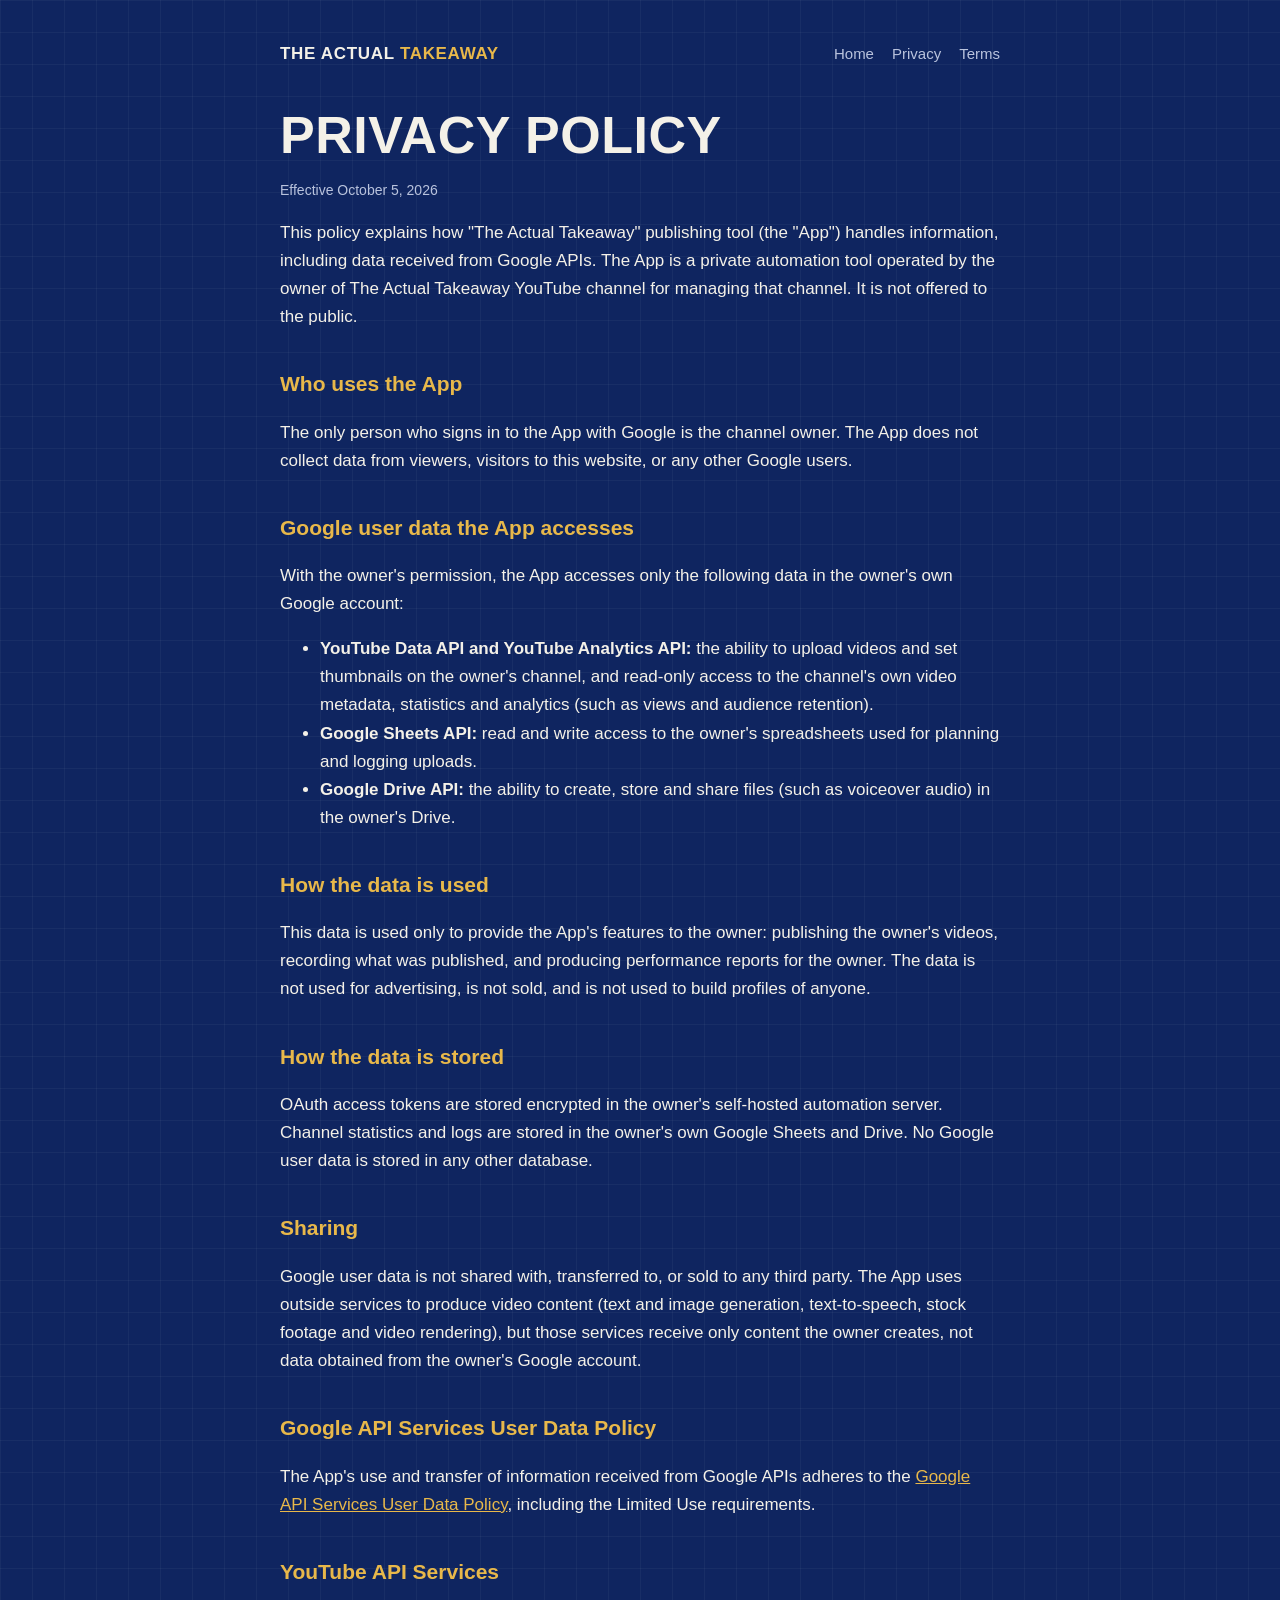
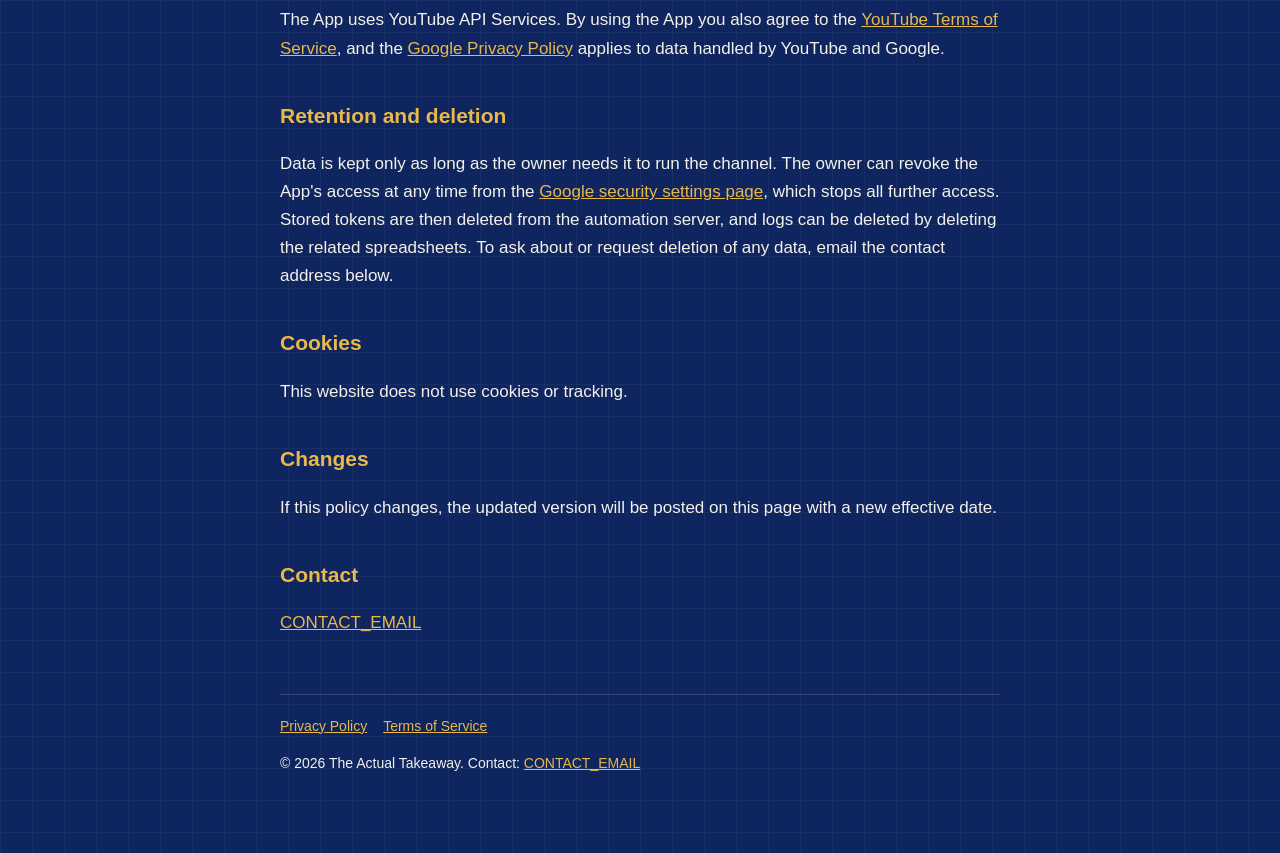
==== privacy.html @ 8cb0a414 "Add files via upload" ====
<!doctype html><html lang="en"><head><meta charset="utf-8"><meta name="viewport" content="width=device-width,initial-scale=1"><title>Privacy Policy | The Actual Takeaway</title><meta name="description" content="How The Actual Takeaway publishing tool accesses, uses, stores and shares Google user data."><link rel="stylesheet" href="style.css"></head><body><div class="wrap"><header><a class="brand" href="index.html">The Actual <span>Takeaway</span></a><nav><a href="index.html">Home</a><a href="privacy.html">Privacy</a><a href="terms.html">Terms</a></nav></header>
<main>
<h1>Privacy Policy</h1>
<p class="meta">Effective October 5, 2026</p>

<p>This policy explains how "The Actual Takeaway" publishing tool (the "App") handles information, including data received from Google APIs. The App is a private automation tool operated by the owner of The Actual Takeaway YouTube channel for managing that channel. It is not offered to the public.</p>

<h2>Who uses the App</h2>
<p>The only person who signs in to the App with Google is the channel owner. The App does not collect data from viewers, visitors to this website, or any other Google users.</p>

<h2>Google user data the App accesses</h2>
<p>With the owner's permission, the App accesses only the following data in the owner's own Google account:</p>
<ul>
<li><strong>YouTube Data API and YouTube Analytics API:</strong> the ability to upload videos and set thumbnails on the owner's channel, and read-only access to the channel's own video metadata, statistics and analytics (such as views and audience retention).</li>
<li><strong>Google Sheets API:</strong> read and write access to the owner's spreadsheets used for planning and logging uploads.</li>
<li><strong>Google Drive API:</strong> the ability to create, store and share files (such as voiceover audio) in the owner's Drive.</li>
</ul>

<h2>How the data is used</h2>
<p>This data is used only to provide the App's features to the owner: publishing the owner's videos, recording what was published, and producing performance reports for the owner. The data is not used for advertising, is not sold, and is not used to build profiles of anyone.</p>

<h2>How the data is stored</h2>
<p>OAuth access tokens are stored encrypted in the owner's self-hosted automation server. Channel statistics and logs are stored in the owner's own Google Sheets and Drive. No Google user data is stored in any other database.</p>

<h2>Sharing</h2>
<p>Google user data is not shared with, transferred to, or sold to any third party. The App uses outside services to produce video content (text and image generation, text-to-speech, stock footage and video rendering), but those services receive only content the owner creates, not data obtained from the owner's Google account.</p>

<h2>Google API Services User Data Policy</h2>
<p>The App's use and transfer of information received from Google APIs adheres to the <a href="https://developers.google.com/terms/api-services-user-data-policy">Google API Services User Data Policy</a>, including the Limited Use requirements.</p>

<h2>YouTube API Services</h2>
<p>The App uses YouTube API Services. By using the App you also agree to the <a href="https://www.youtube.com/t/terms">YouTube Terms of Service</a>, and the <a href="https://policies.google.com/privacy">Google Privacy Policy</a> applies to data handled by YouTube and Google.</p>

<h2>Retention and deletion</h2>
<p>Data is kept only as long as the owner needs it to run the channel. The owner can revoke the App's access at any time from the <a href="https://myaccount.google.com/permissions">Google security settings page</a>, which stops all further access. Stored tokens are then deleted from the automation server, and logs can be deleted by deleting the related spreadsheets. To ask about or request deletion of any data, email the contact address below.</p>

<h2>Cookies</h2>
<p>This website does not use cookies or tracking.</p>

<h2>Changes</h2>
<p>If this policy changes, the updated version will be posted on this page with a new effective date.</p>

<h2>Contact</h2>
<p><a href="mailto:CONTACT_EMAIL">CONTACT_EMAIL</a></p>
</main>
<footer><a href="privacy.html">Privacy Policy</a><a href="terms.html">Terms of Service</a><p>&copy; 2026 The Actual Takeaway. Contact: <a href="mailto:CONTACT_EMAIL">CONTACT_EMAIL</a></p></footer></div></body></html>
---- style.css ----
:root{--bg:#0F2560;--ink:#F4F1E8;--gold:#E8B84A;--muted:#B9C3DD;--card:#132D72}
*{box-sizing:border-box}
body{margin:0;background:var(--bg);color:var(--ink);font:17px/1.65 -apple-system,BlinkMacSystemFont,"Segoe UI",Roboto,Helvetica,Arial,sans-serif;
background-image:linear-gradient(rgba(255,255,255,.04) 1px,transparent 1px),linear-gradient(90deg,rgba(255,255,255,.04) 1px,transparent 1px);background-size:32px 32px}
.wrap{max-width:760px;margin:0 auto;padding:40px 20px 64px}
header{display:flex;justify-content:space-between;align-items:center;flex-wrap:wrap;gap:12px;margin-bottom:40px}
.brand{font-weight:800;letter-spacing:.04em;text-transform:uppercase;color:var(--ink);text-decoration:none}
.brand span{color:var(--gold)}
nav a{color:var(--muted);text-decoration:none;margin-right:18px;font-size:15px}
nav a:last-child{margin-right:0}
nav a:hover,a{color:var(--gold)}
h1{font-size:clamp(34px,6vw,52px);line-height:1.05;margin:0 0 16px;text-transform:uppercase;letter-spacing:.01em}
h2{font-size:21px;margin:36px 0 8px;color:var(--gold)}
p,li{color:var(--ink)}
.lede{font-size:20px;color:var(--muted)}
.card{background:var(--card);border:1px solid rgba(232,184,74,.35);border-radius:10px;padding:20px 22px;margin:28px 0}
.meta{color:var(--muted);font-size:14px}
footer{margin-top:56px;padding-top:20px;border-top:1px solid rgba(255,255,255,.15);font-size:14px;color:var(--muted)}
footer a{margin-right:16px}
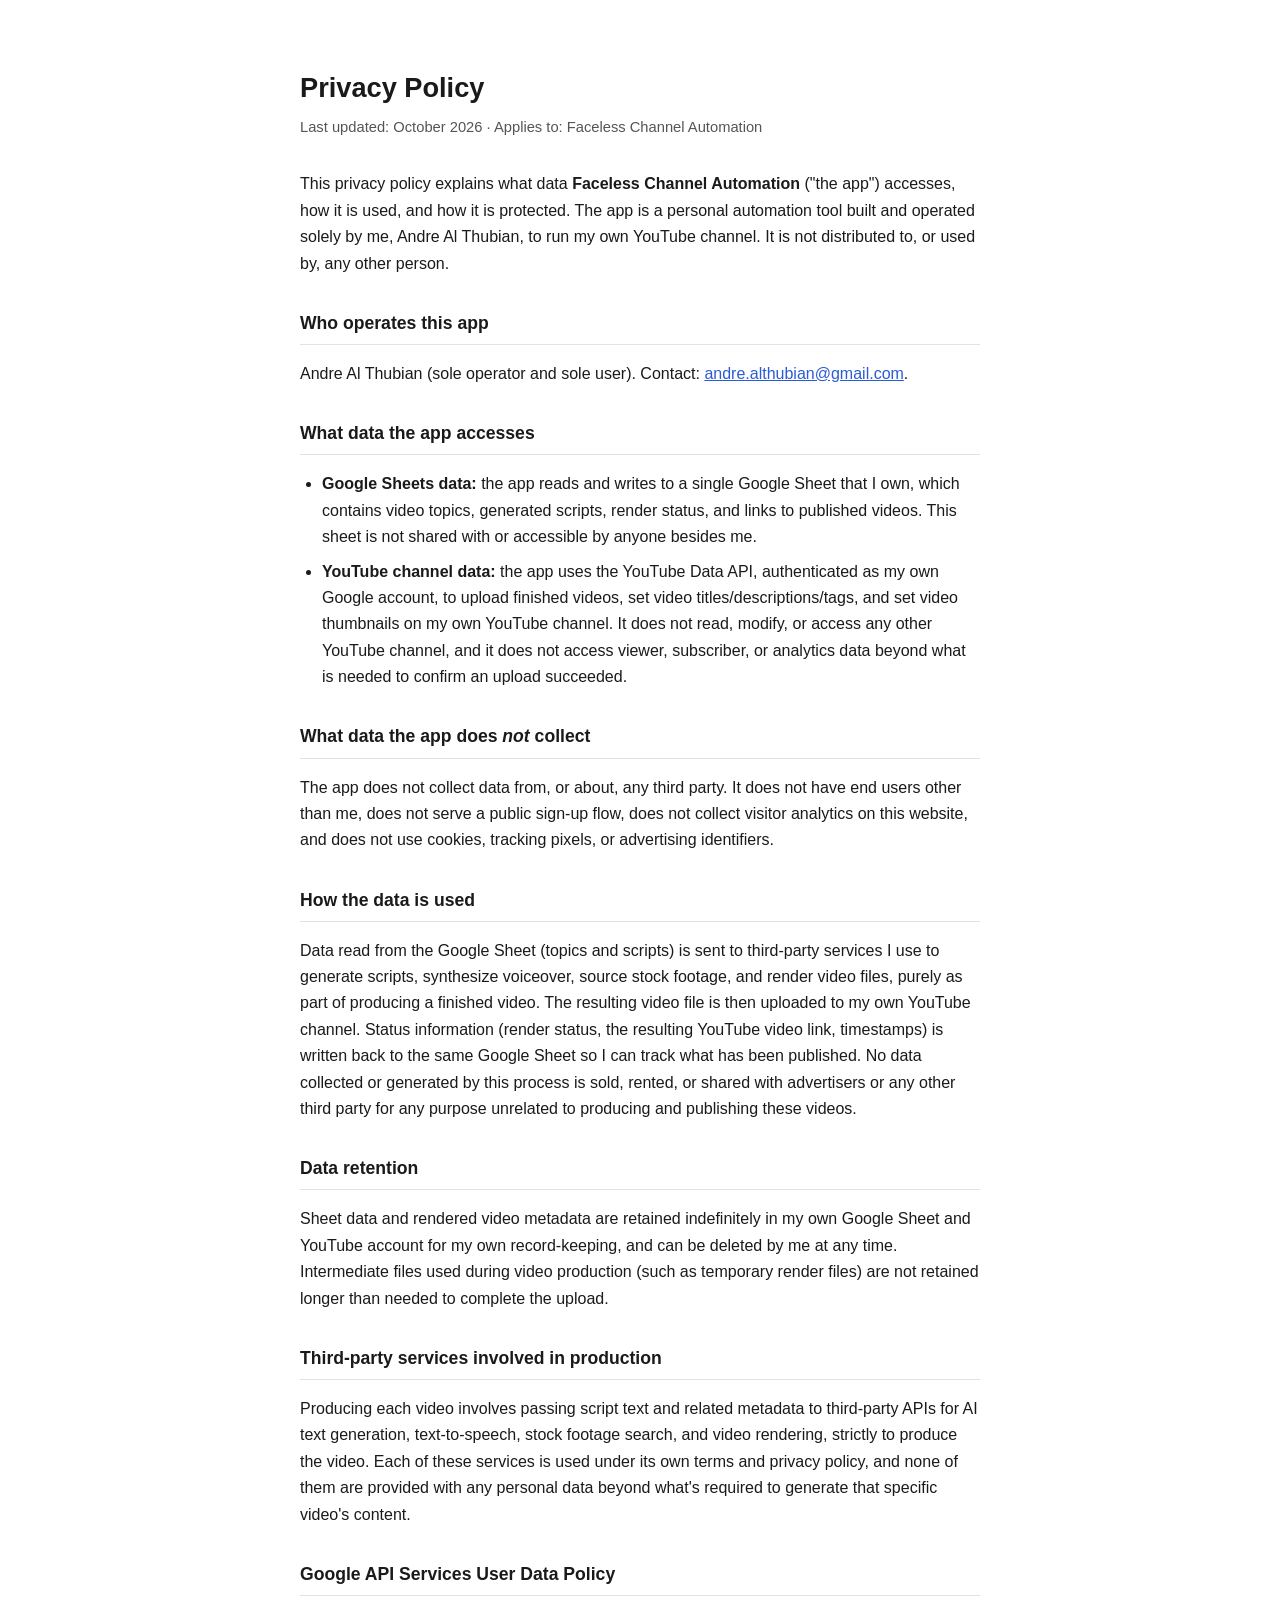
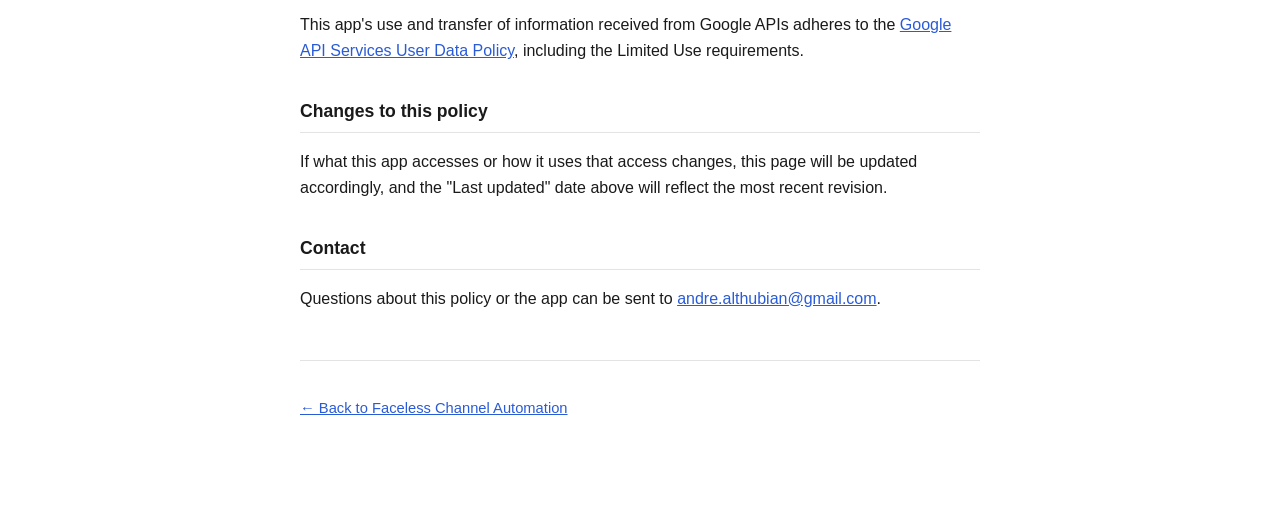
==== commit f8a848f0: "Add files via upload" ====
--- a/privacy.html
+++ b/privacy.html
@@ -1,46 +1,151 @@
-<!doctype html><html lang="en"><head><meta charset="utf-8"><meta name="viewport" content="width=device-width,initial-scale=1"><title>Privacy Policy | The Actual Takeaway</title><meta name="description" content="How The Actual Takeaway publishing tool accesses, uses, stores and shares Google user data."><link rel="stylesheet" href="style.css"></head><body><div class="wrap"><header><a class="brand" href="index.html">The Actual <span>Takeaway</span></a><nav><a href="index.html">Home</a><a href="privacy.html">Privacy</a><a href="terms.html">Terms</a></nav></header>
-<main>
-<h1>Privacy Policy</h1>
-<p class="meta">Effective October 5, 2026</p>
+<!DOCTYPE html>
+<html lang="en">
+<head>
+  <meta charset="UTF-8" />
+  <meta name="viewport" content="width=device-width, initial-scale=1.0" />
+  <title>Privacy Policy — Faceless Channel Automation</title>
+  <style>
+    :root {
+      color-scheme: light dark;
+      --bg: #ffffff;
+      --fg: #1a1a1a;
+      --muted: #555;
+      --accent: #2a5bd7;
+      --border: #e3e3e3;
+    }
+    @media (prefers-color-scheme: dark) {
+      :root {
+        --bg: #121212;
+        --fg: #f0f0f0;
+        --muted: #b5b5b5;
+        --accent: #7aa2ff;
+        --border: #333;
+      }
+    }
+    * { box-sizing: border-box; }
+    body {
+      margin: 0;
+      background: var(--bg);
+      color: var(--fg);
+      font-family: -apple-system, BlinkMacSystemFont, "Segoe UI", Roboto, Helvetica, Arial, sans-serif;
+      line-height: 1.65;
+    }
+    .wrap {
+      max-width: 720px;
+      margin: 0 auto;
+      padding: 48px 20px 80px;
+    }
+    h1 { font-size: 1.7rem; margin-bottom: 4px; }
+    .updated { color: var(--muted); font-size: 0.92rem; margin-top: 0; margin-bottom: 32px; }
+    h2 {
+      font-size: 1.1rem;
+      margin-top: 32px;
+      border-bottom: 1px solid var(--border);
+      padding-bottom: 6px;
+    }
+    ul { padding-left: 22px; }
+    li { margin-bottom: 8px; }
+    footer {
+      margin-top: 48px;
+      padding-top: 20px;
+      border-top: 1px solid var(--border);
+      color: var(--muted);
+      font-size: 0.92rem;
+    }
+    a { color: var(--accent); }
+  </style>
+</head>
+<body>
+  <div class="wrap">
+    <h1>Privacy Policy</h1>
+    <p class="updated">Last updated: October 2026 &middot; Applies to: Faceless Channel Automation</p>
 
-<p>This policy explains how "The Actual Takeaway" publishing tool (the "App") handles information, including data received from Google APIs. The App is a private automation tool operated by the owner of The Actual Takeaway YouTube channel for managing that channel. It is not offered to the public.</p>
+    <p>
+      This privacy policy explains what data <strong>Faceless Channel Automation</strong> ("the app")
+      accesses, how it is used, and how it is protected. The app is a personal automation tool built
+      and operated solely by me, Andre Al Thubian, to run my own YouTube channel. It is not distributed
+      to, or used by, any other person.
+    </p>
 
-<h2>Who uses the App</h2>
-<p>The only person who signs in to the App with Google is the channel owner. The App does not collect data from viewers, visitors to this website, or any other Google users.</p>
+    <h2>Who operates this app</h2>
+    <p>
+      Andre Al Thubian (sole operator and sole user). Contact:
+      <a href="mailto:andre.althubian@gmail.com">andre.althubian@gmail.com</a>.
+    </p>
 
-<h2>Google user data the App accesses</h2>
-<p>With the owner's permission, the App accesses only the following data in the owner's own Google account:</p>
-<ul>
-<li><strong>YouTube Data API and YouTube Analytics API:</strong> the ability to upload videos and set thumbnails on the owner's channel, and read-only access to the channel's own video metadata, statistics and analytics (such as views and audience retention).</li>
-<li><strong>Google Sheets API:</strong> read and write access to the owner's spreadsheets used for planning and logging uploads.</li>
-<li><strong>Google Drive API:</strong> the ability to create, store and share files (such as voiceover audio) in the owner's Drive.</li>
-</ul>
+    <h2>What data the app accesses</h2>
+    <ul>
+      <li>
+        <strong>Google Sheets data:</strong> the app reads and writes to a single Google Sheet that I
+        own, which contains video topics, generated scripts, render status, and links to published
+        videos. This sheet is not shared with or accessible by anyone besides me.
+      </li>
+      <li>
+        <strong>YouTube channel data:</strong> the app uses the YouTube Data API, authenticated as my
+        own Google account, to upload finished videos, set video titles/descriptions/tags, and set
+        video thumbnails on my own YouTube channel. It does not read, modify, or access any other
+        YouTube channel, and it does not access viewer, subscriber, or analytics data beyond what is
+        needed to confirm an upload succeeded.
+      </li>
+    </ul>
 
-<h2>How the data is used</h2>
-<p>This data is used only to provide the App's features to the owner: publishing the owner's videos, recording what was published, and producing performance reports for the owner. The data is not used for advertising, is not sold, and is not used to build profiles of anyone.</p>
+    <h2>What data the app does <em>not</em> collect</h2>
+    <p>
+      The app does not collect data from, or about, any third party. It does not have end users other
+      than me, does not serve a public sign-up flow, does not collect visitor analytics on this
+      website, and does not use cookies, tracking pixels, or advertising identifiers.
+    </p>
 
-<h2>How the data is stored</h2>
-<p>OAuth access tokens are stored encrypted in the owner's self-hosted automation server. Channel statistics and logs are stored in the owner's own Google Sheets and Drive. No Google user data is stored in any other database.</p>
+    <h2>How the data is used</h2>
+    <p>
+      Data read from the Google Sheet (topics and scripts) is sent to third-party services I use to
+      generate scripts, synthesize voiceover, source stock footage, and render video files, purely as
+      part of producing a finished video. The resulting video file is then uploaded to my own YouTube
+      channel. Status information (render status, the resulting YouTube video link, timestamps) is
+      written back to the same Google Sheet so I can track what has been published. No data collected
+      or generated by this process is sold, rented, or shared with advertisers or any other third
+      party for any purpose unrelated to producing and publishing these videos.
+    </p>
 
-<h2>Sharing</h2>
-<p>Google user data is not shared with, transferred to, or sold to any third party. The App uses outside services to produce video content (text and image generation, text-to-speech, stock footage and video rendering), but those services receive only content the owner creates, not data obtained from the owner's Google account.</p>
+    <h2>Data retention</h2>
+    <p>
+      Sheet data and rendered video metadata are retained indefinitely in my own Google Sheet and
+      YouTube account for my own record-keeping, and can be deleted by me at any time. Intermediate
+      files used during video production (such as temporary render files) are not retained longer
+      than needed to complete the upload.
+    </p>
 
-<h2>Google API Services User Data Policy</h2>
-<p>The App's use and transfer of information received from Google APIs adheres to the <a href="https://developers.google.com/terms/api-services-user-data-policy">Google API Services User Data Policy</a>, including the Limited Use requirements.</p>
+    <h2>Third-party services involved in production</h2>
+    <p>
+      Producing each video involves passing script text and related metadata to third-party APIs for
+      AI text generation, text-to-speech, stock footage search, and video rendering, strictly to
+      produce the video. Each of these services is used under its own terms and privacy policy, and
+      none of them are provided with any personal data beyond what's required to generate that
+      specific video's content.
+    </p>
 
-<h2>YouTube API Services</h2>
-<p>The App uses YouTube API Services. By using the App you also agree to the <a href="https://www.youtube.com/t/terms">YouTube Terms of Service</a>, and the <a href="https://policies.google.com/privacy">Google Privacy Policy</a> applies to data handled by YouTube and Google.</p>
+    <h2>Google API Services User Data Policy</h2>
+    <p>
+      This app's use and transfer of information received from Google APIs adheres to the
+      <a href="https://developers.google.com/terms/api-services-user-data-policy" target="_blank" rel="noopener">
+        Google API Services User Data Policy</a>, including the Limited Use requirements.
+    </p>
 
-<h2>Retention and deletion</h2>
-<p>Data is kept only as long as the owner needs it to run the channel. The owner can revoke the App's access at any time from the <a href="https://myaccount.google.com/permissions">Google security settings page</a>, which stops all further access. Stored tokens are then deleted from the automation server, and logs can be deleted by deleting the related spreadsheets. To ask about or request deletion of any data, email the contact address below.</p>
+    <h2>Changes to this policy</h2>
+    <p>
+      If what this app accesses or how it uses that access changes, this page will be updated
+      accordingly, and the "Last updated" date above will reflect the most recent revision.
+    </p>
 
-<h2>Cookies</h2>
-<p>This website does not use cookies or tracking.</p>
+    <h2>Contact</h2>
+    <p>
+      Questions about this policy or the app can be sent to
+      <a href="mailto:andre.althubian@gmail.com">andre.althubian@gmail.com</a>.
+    </p>
 
-<h2>Changes</h2>
-<p>If this policy changes, the updated version will be posted on this page with a new effective date.</p>
-
-<h2>Contact</h2>
-<p><a href="mailto:CONTACT_EMAIL">CONTACT_EMAIL</a></p>
-</main>
-<footer><a href="privacy.html">Privacy Policy</a><a href="terms.html">Terms of Service</a><p>&copy; 2026 The Actual Takeaway. Contact: <a href="mailto:CONTACT_EMAIL">CONTACT_EMAIL</a></p></footer></div></body></html>
+    <footer>
+      <p><a href="index.html">&larr; Back to Faceless Channel Automation</a></p>
+    </footer>
+  </div>
+</body>
+</html>
